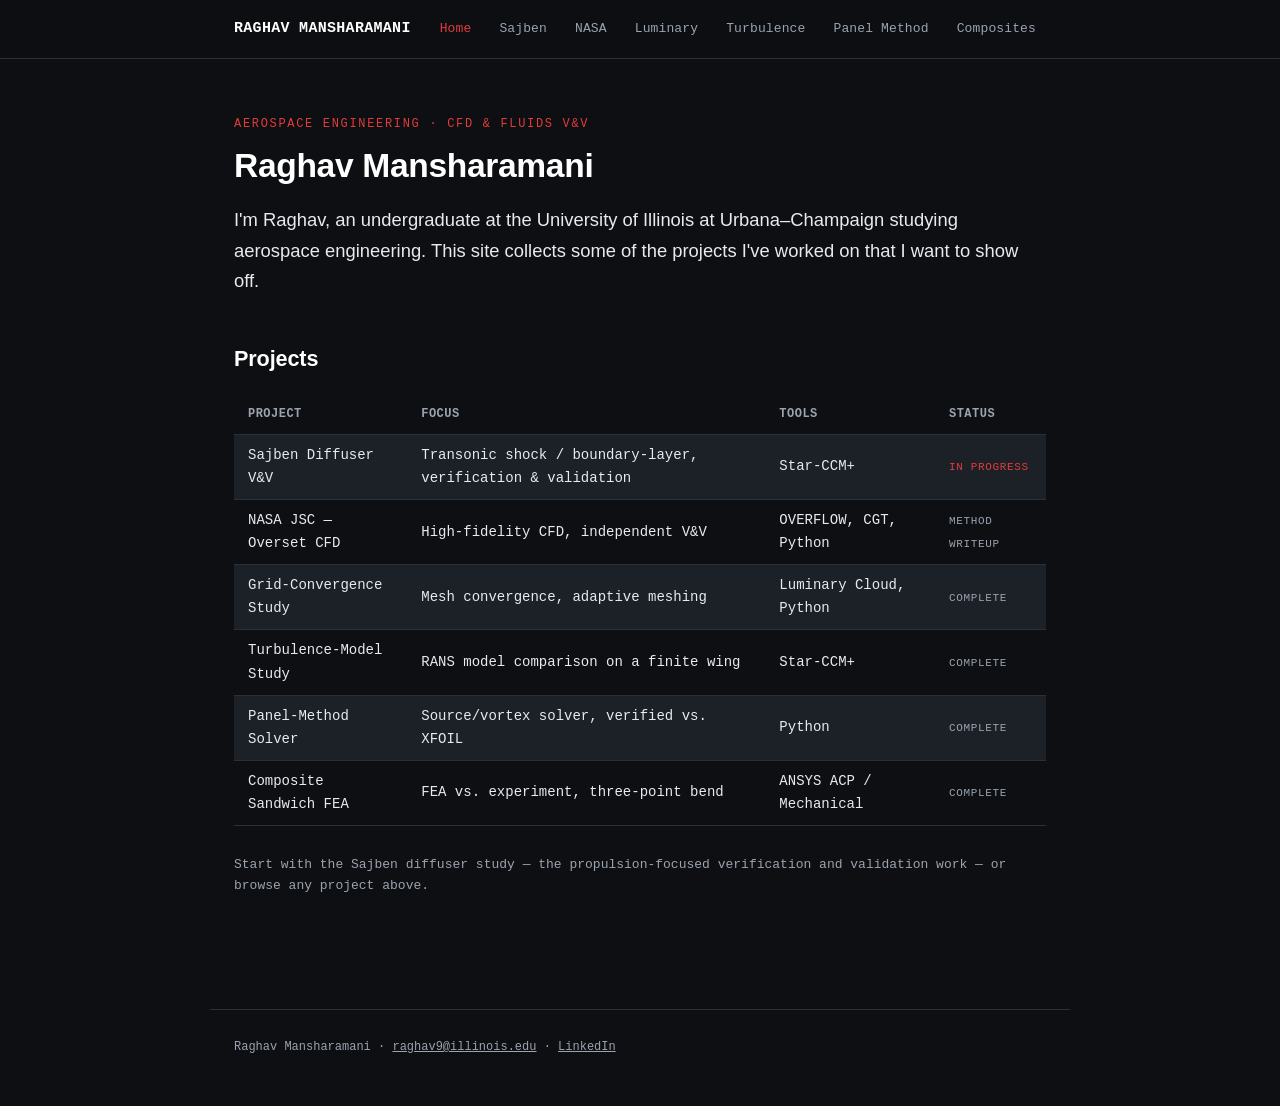
==== index.html @ b8fdcda9 "Add portfolio site: home, Luminary page, section stubs" ====
<!DOCTYPE html>
<html lang="en">
<head>
  <meta charset="UTF-8">
  <meta name="viewport" content="width=device-width, initial-scale=1.0">
  <title>Raghav Mansharamani — Portfolio</title>
  <link rel="stylesheet" href="style.css">
</head>
<body>

  <nav class="nav">
    <div class="nav-inner">
      <a class="nav-brand" href="index.html">RAGHAV MANSHARAMANI</a>
      <a class="nav-link active" href="index.html">Home</a>
      <a class="nav-link" href="sajben.html">Sajben</a>
      <a class="nav-link" href="nasa.html">NASA</a>
      <a class="nav-link" href="luminary.html">Luminary</a>
      <a class="nav-link" href="turbulence.html">Turbulence</a>
      <a class="nav-link" href="panel-method.html">Panel Method</a>
      <a class="nav-link" href="composites.html">Composites</a>
    </div>
  </nav>

  <main>
    <p class="eyebrow">Aerospace Engineering · CFD &amp; Fluids V&amp;V</p>
    <h1>Raghav Mansharamani</h1>

    <p class="lead">
      I'm Raghav, an undergraduate at the University of Illinois at Urbana&ndash;Champaign
      studying aerospace engineering. This site collects some of the projects I've worked on
      that I want to show off.
    </p>

    <h2>Projects</h2>
    <table class="overview">
      <thead>
        <tr>
          <th>Project</th>
          <th>Focus</th>
          <th>Tools</th>
          <th>Status</th>
        </tr>
      </thead>
      <tbody>
        <tr>
          <td><a href="sajben.html">Sajben Diffuser V&amp;V</a></td>
          <td>Transonic shock / boundary-layer, verification &amp; validation</td>
          <td>Star-CCM+</td>
          <td><span class="status wip">In progress</span></td>
        </tr>
        <tr>
          <td><a href="nasa.html">NASA JSC &mdash; Overset CFD</a></td>
          <td>High-fidelity CFD, independent V&amp;V</td>
          <td>OVERFLOW, CGT, Python</td>
          <td><span class="status">Method writeup</span></td>
        </tr>
        <tr>
          <td><a href="luminary.html">Grid-Convergence Study</a></td>
          <td>Mesh convergence, adaptive meshing</td>
          <td>Luminary Cloud, Python</td>
          <td><span class="status">Complete</span></td>
        </tr>
        <tr>
          <td><a href="turbulence.html">Turbulence-Model Study</a></td>
          <td>RANS model comparison on a finite wing</td>
          <td>Star-CCM+</td>
          <td><span class="status">Complete</span></td>
        </tr>
        <tr>
          <td><a href="panel-method.html">Panel-Method Solver</a></td>
          <td>Source/vortex solver, verified vs. XFOIL</td>
          <td>Python</td>
          <td><span class="status">Complete</span></td>
        </tr>
        <tr>
          <td><a href="composites.html">Composite Sandwich FEA</a></td>
          <td>FEA vs. experiment, three-point bend</td>
          <td>ANSYS ACP / Mechanical</td>
          <td><span class="status">Complete</span></td>
        </tr>
      </tbody>
    </table>

    <p class="muted" style="font-family:var(--mono);font-size:13px;margin-top:28px">
      Start with the Sajben diffuser study &mdash; the propulsion-focused verification and
      validation work &mdash; or browse any project above.
    </p>
  </main>

  <footer>
    Raghav Mansharamani &middot;
    <a href="mailto:raghav9@illinois.edu">raghav9@illinois.edu</a> &middot;
    <a href="https://linkedin.com/in/raghav-mansharamani">LinkedIn</a>
  </footer>

</body>
</html>
---- style.css ----
/* ============================================================
   Raghav Mansharamani — Portfolio
   Dark theme, red/white accents, technical register.
   One stylesheet shared across all pages.
   ============================================================ */

:root {
  --bg:        #0d0f12;   /* near-black base */
  --surface:   #15181d;   /* raised panels */
  --surface-2: #1c2027;   /* table stripes, hovers */
  --border:    #2a2f38;   /* hairline rules */
  --text:      #e8eaed;   /* primary text */
  --muted:     #9aa3af;   /* secondary text */
  --red:       #e23b3b;   /* hot accent */
  --red-dim:   #b02f2f;   /* pressed / borders */
  --white:     #ffffff;

  --mono: ui-monospace, "SF Mono", "JetBrains Mono", "Menlo", "Consolas", monospace;
  --sans: -apple-system, BlinkMacSystemFont, "Segoe UI", "Inter", Roboto, Helvetica, Arial, sans-serif;

  --maxw: 860px;
}

* { box-sizing: border-box; }

html { scroll-behavior: smooth; }

body {
  margin: 0;
  background: var(--bg);
  color: var(--text);
  font-family: var(--sans);
  font-size: 17px;
  line-height: 1.65;
  -webkit-font-smoothing: antialiased;
}

/* ---------- Nav ---------- */
.nav {
  position: sticky;
  top: 0;
  z-index: 50;
  background: rgba(13, 15, 18, 0.9);
  backdrop-filter: blur(8px);
  border-bottom: 1px solid var(--border);
}
.nav-inner {
  max-width: var(--maxw);
  margin: 0 auto;
  padding: 0 24px;
  display: flex;
  align-items: center;
  gap: 8px;
  height: 58px;
  flex-wrap: wrap;
}
.nav-brand {
  font-family: var(--mono);
  font-weight: 600;
  color: var(--white);
  text-decoration: none;
  letter-spacing: 0.02em;
  margin-right: auto;
  font-size: 15px;
}
.nav-brand:hover { color: var(--red); }
.nav a.nav-link {
  font-family: var(--mono);
  font-size: 13px;
  color: var(--muted);
  text-decoration: none;
  padding: 6px 10px;
  border-radius: 4px;
  letter-spacing: 0.01em;
}
.nav a.nav-link:hover { color: var(--text); background: var(--surface-2); }
.nav a.nav-link.active { color: var(--red); }

/* ---------- Layout ---------- */
main {
  max-width: var(--maxw);
  margin: 0 auto;
  padding: 56px 24px 96px;
}

.eyebrow {
  font-family: var(--mono);
  font-size: 12px;
  letter-spacing: 0.14em;
  text-transform: uppercase;
  color: var(--red);
  margin: 0 0 12px;
}

h1 {
  font-size: 2.1rem;
  line-height: 1.15;
  margin: 0 0 20px;
  letter-spacing: -0.01em;
  color: var(--white);
}
h2 {
  font-size: 1.35rem;
  margin: 44px 0 14px;
  color: var(--white);
  letter-spacing: -0.005em;
}
h3 {
  font-size: 1.05rem;
  margin: 28px 0 10px;
  color: var(--text);
}

p { margin: 0 0 16px; }
a { color: var(--red); }
a:hover { color: var(--white); }

.lead { font-size: 1.15rem; color: var(--text); }
.muted { color: var(--muted); }

/* ---------- Header / spec block ---------- */
.specblock {
  background: var(--surface);
  border: 1px solid var(--border);
  border-left: 3px solid var(--red);
  border-radius: 6px;
  padding: 20px 24px;
  margin: 28px 0 8px;
}
.specblock dl {
  margin: 0;
  display: grid;
  grid-template-columns: max-content 1fr;
  gap: 10px 20px;
}
.specblock dt {
  font-family: var(--mono);
  font-size: 12px;
  letter-spacing: 0.08em;
  text-transform: uppercase;
  color: var(--muted);
  padding-top: 2px;
}
.specblock dd {
  margin: 0;
  color: var(--text);
}
.specblock dd.result { color: var(--white); }
.specblock dd.result b { color: var(--red); font-weight: 600; }

/* ---------- Tables ---------- */
table {
  width: 100%;
  border-collapse: collapse;
  margin: 20px 0;
  font-family: var(--mono);
  font-size: 14px;
}
th, td {
  text-align: left;
  padding: 9px 14px;
  border-bottom: 1px solid var(--border);
}
th {
  color: var(--muted);
  font-weight: 600;
  letter-spacing: 0.04em;
  text-transform: uppercase;
  font-size: 12px;
}
tbody tr:nth-child(odd) { background: var(--surface-2); }
tr.highlight td {
  color: var(--white);
  background: rgba(226, 59, 59, 0.10);
}
tr.highlight td:first-child { border-left: 2px solid var(--red); }

/* ---------- Figures ---------- */
figure {
  margin: 26px 0;
  background: var(--surface);
  border: 1px solid var(--border);
  border-radius: 6px;
  padding: 14px;
}
figure img {
  width: 100%;
  height: auto;
  display: block;
  border-radius: 4px;
  background: var(--surface-2);
}
figcaption {
  font-family: var(--mono);
  font-size: 12.5px;
  color: var(--muted);
  margin-top: 10px;
  line-height: 1.5;
}
figcaption b { color: var(--text); font-weight: 600; }

/* placeholder for figures not yet added */
.fig-placeholder {
  border: 1px dashed var(--border);
  border-radius: 4px;
  padding: 44px 16px;
  text-align: center;
  font-family: var(--mono);
  font-size: 13px;
  color: var(--muted);
  background: var(--surface-2);
}

/* ---------- Callout for honest-assessment ---------- */
.assessment {
  border-left: 3px solid var(--border);
  padding: 4px 0 4px 20px;
  margin: 16px 0;
  color: var(--muted);
}

/* ---------- Overview table on home ---------- */
.overview a { color: var(--text); text-decoration: none; }
.overview a:hover { color: var(--red); }
.overview .status {
  font-family: var(--mono);
  font-size: 11px;
  letter-spacing: 0.06em;
  text-transform: uppercase;
  color: var(--muted);
}
.overview .status.wip { color: var(--red); }

/* ---------- Stub / coming-soon ---------- */
.stub {
  background: var(--surface);
  border: 1px dashed var(--border);
  border-radius: 6px;
  padding: 40px 28px;
  text-align: center;
  color: var(--muted);
  font-family: var(--mono);
  font-size: 14px;
  margin: 32px 0;
}

/* ---------- Footer ---------- */
footer {
  max-width: var(--maxw);
  margin: 0 auto;
  padding: 28px 24px 48px;
  border-top: 1px solid var(--border);
  font-family: var(--mono);
  font-size: 12px;
  color: var(--muted);
}
footer a { color: var(--muted); }
footer a:hover { color: var(--red); }

/* ---------- Back link ---------- */
.backlink {
  font-family: var(--mono);
  font-size: 13px;
  color: var(--muted);
  text-decoration: none;
  display: inline-block;
  margin-bottom: 24px;
}
.backlink:hover { color: var(--red); }

/* ---------- Responsive ---------- */
@media (max-width: 600px) {
  body { font-size: 16px; }
  h1 { font-size: 1.7rem; }
  .nav-inner { height: auto; padding: 10px 16px; }
  main { padding: 36px 18px 72px; }
  .specblock dl { grid-template-columns: 1fr; gap: 4px 0; }
  .specblock dt { padding-top: 12px; }
  table { font-size: 12.5px; }
  th, td { padding: 7px 8px; }
}

/* ---------- Reduced motion ---------- */
@media (prefers-reduced-motion: reduce) {
  html { scroll-behavior: auto; }
}

/* ---------- Print (for PDF export) ---------- */
@media print {
  .nav, footer .noprint { display: none; }
  body { background: #fff; color: #000; }
  .specblock, figure, table { break-inside: avoid; }
}
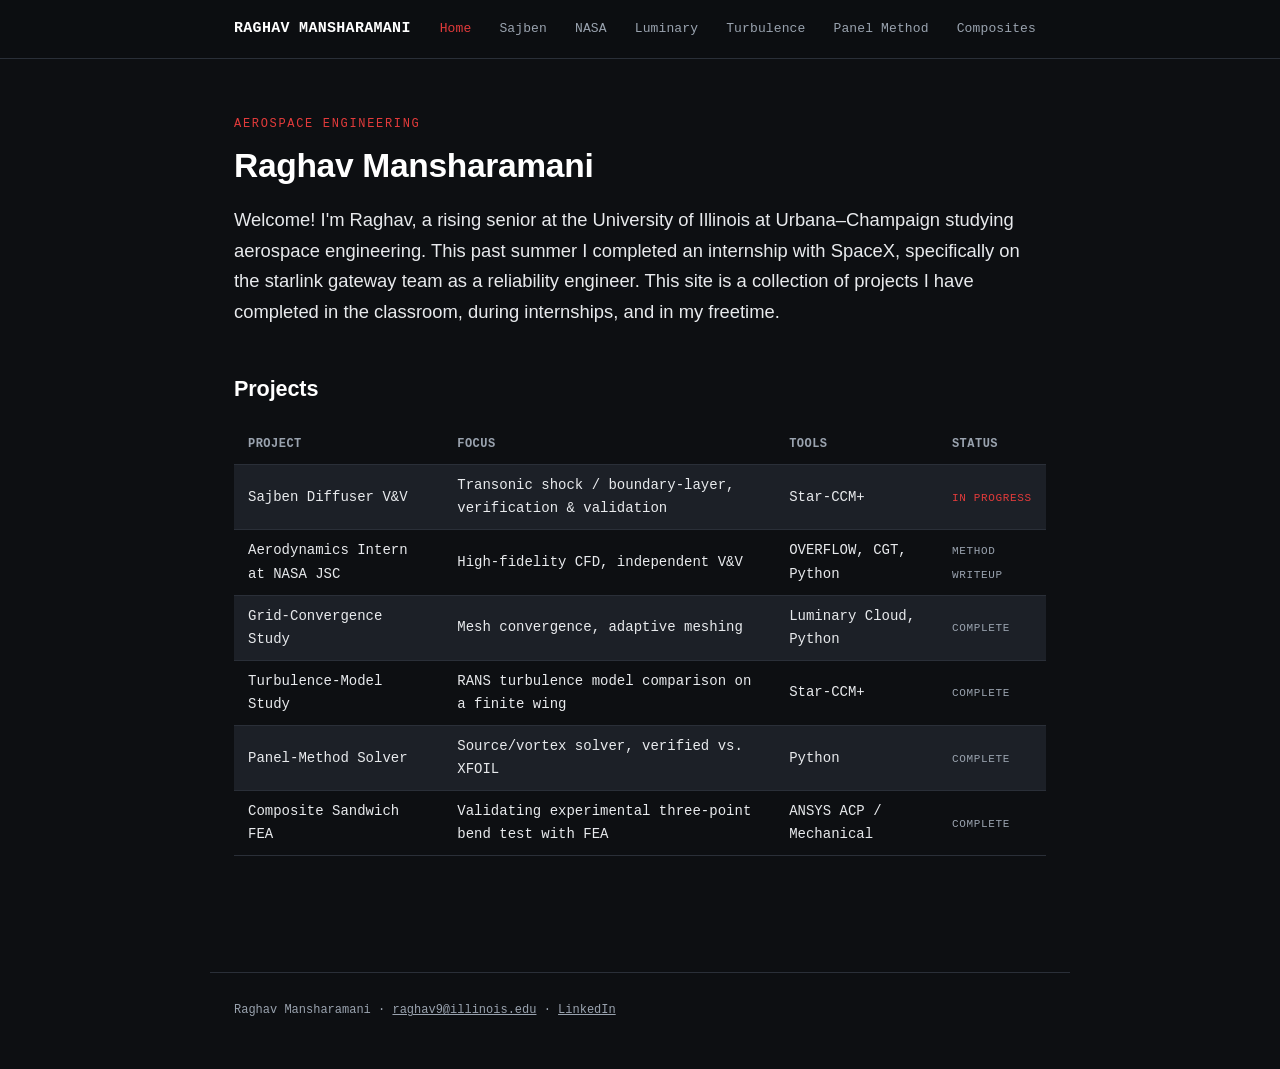
==== commit 65b67aa7: "Update index.html" ====
--- a/index.html
+++ b/index.html
@@ -22,13 +22,13 @@
   </nav>
 
   <main>
-    <p class="eyebrow">Aerospace Engineering · CFD &amp; Fluids V&amp;V</p>
+    <p class="eyebrow">Aerospace Engineering</p>
     <h1>Raghav Mansharamani</h1>
 
     <p class="lead">
-      I'm Raghav, an undergraduate at the University of Illinois at Urbana&ndash;Champaign
-      studying aerospace engineering. This site collects some of the projects I've worked on
-      that I want to show off.
+      Welcome! I'm Raghav, a rising senior at the University of Illinois at Urbana&ndash;Champaign
+      studying aerospace engineering. This past summer I completed an internship with SpaceX, specifically on the starlink gateway team as a reliability engineer.
+      This site is a collection of projects I have completed in the classroom, during internships, and in my freetime.
     </p>
 
     <h2>Projects</h2>
@@ -49,7 +49,7 @@
           <td><span class="status wip">In progress</span></td>
         </tr>
         <tr>
-          <td><a href="nasa.html">NASA JSC &mdash; Overset CFD</a></td>
+          <td><a href="nasa.html">Aerodynamics Intern at NASA JSC</a></td>
           <td>High-fidelity CFD, independent V&amp;V</td>
           <td>OVERFLOW, CGT, Python</td>
           <td><span class="status">Method writeup</span></td>
@@ -62,7 +62,7 @@
         </tr>
         <tr>
           <td><a href="turbulence.html">Turbulence-Model Study</a></td>
-          <td>RANS model comparison on a finite wing</td>
+          <td>RANS turbulence model comparison on a finite wing</td>
           <td>Star-CCM+</td>
           <td><span class="status">Complete</span></td>
         </tr>
@@ -74,17 +74,12 @@
         </tr>
         <tr>
           <td><a href="composites.html">Composite Sandwich FEA</a></td>
-          <td>FEA vs. experiment, three-point bend</td>
+          <td>Validating experimental three-point bend test with FEA</td>
           <td>ANSYS ACP / Mechanical</td>
           <td><span class="status">Complete</span></td>
         </tr>
       </tbody>
     </table>
-
-    <p class="muted" style="font-family:var(--mono);font-size:13px;margin-top:28px">
-      Start with the Sajben diffuser study &mdash; the propulsion-focused verification and
-      validation work &mdash; or browse any project above.
-    </p>
   </main>
 
   <footer>
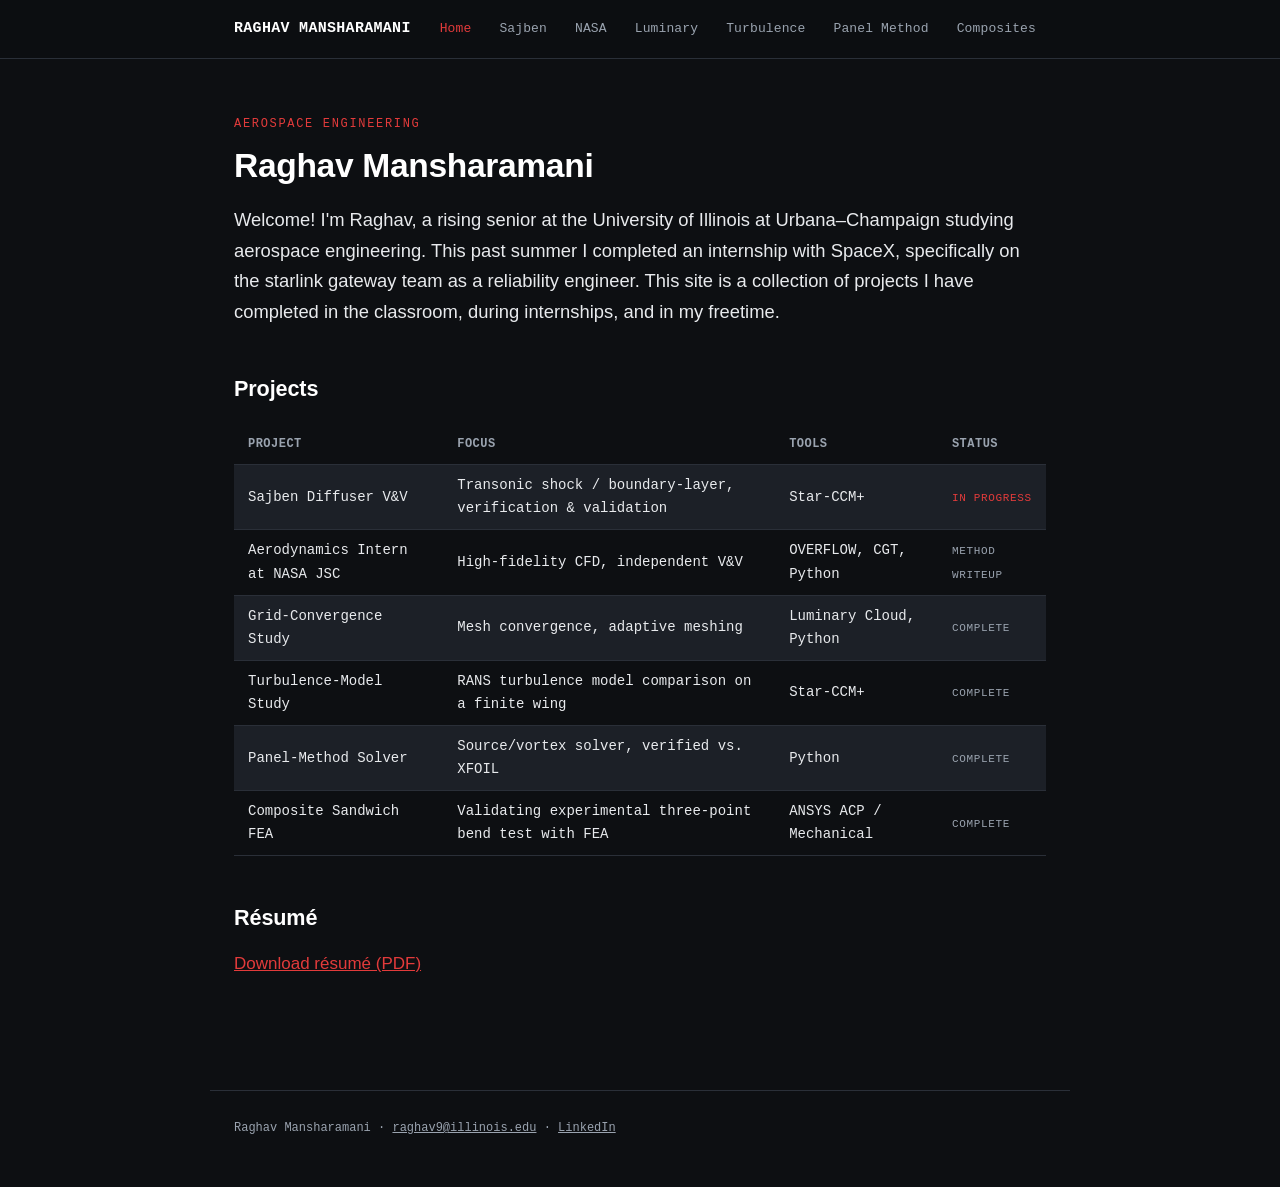
==== commit 4330d697: "Update index.html" ====
--- a/index.html
+++ b/index.html
@@ -80,6 +80,10 @@
         </tr>
       </tbody>
     </table>
+    <h2>Résumé</h2>
+    <p>
+      <a href="Raghav_Mansharamani_Resume (11).pdf">Download résumé (PDF)</a>
+    </p>
   </main>
 
   <footer>
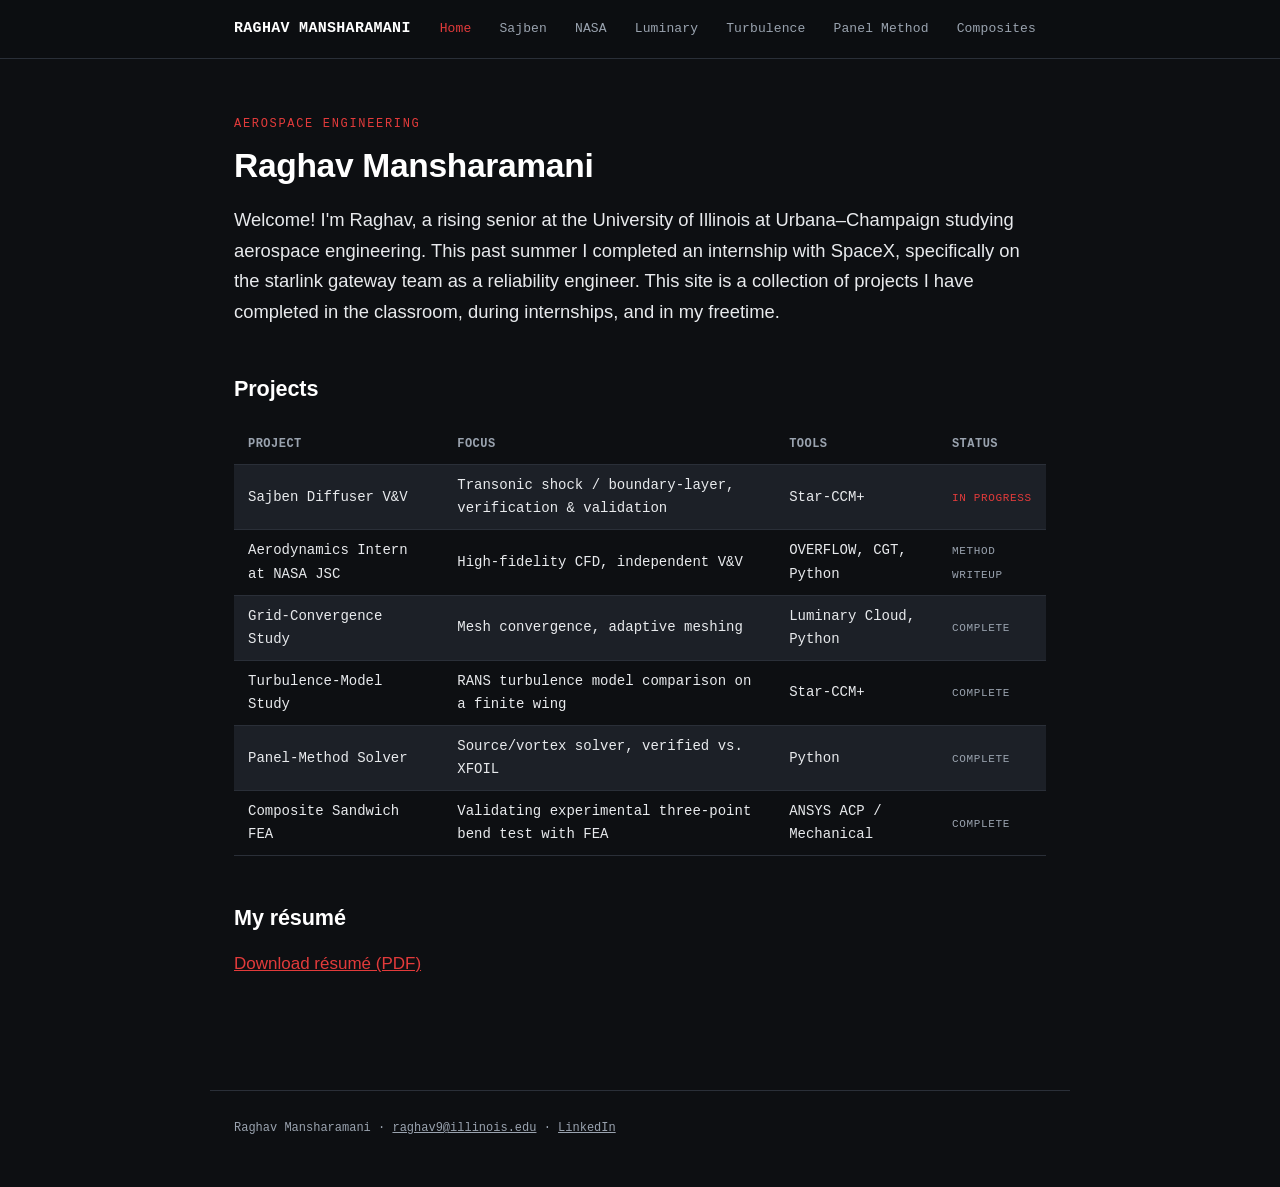
==== commit 0ec6528d: "Update index.html" ====
--- a/index.html
+++ b/index.html
@@ -80,7 +80,7 @@
         </tr>
       </tbody>
     </table>
-    <h2>Résumé</h2>
+    <h2>My résumé</h2>
     <p>
       <a href="Raghav_Mansharamani_Resume (11).pdf">Download résumé (PDF)</a>
     </p>
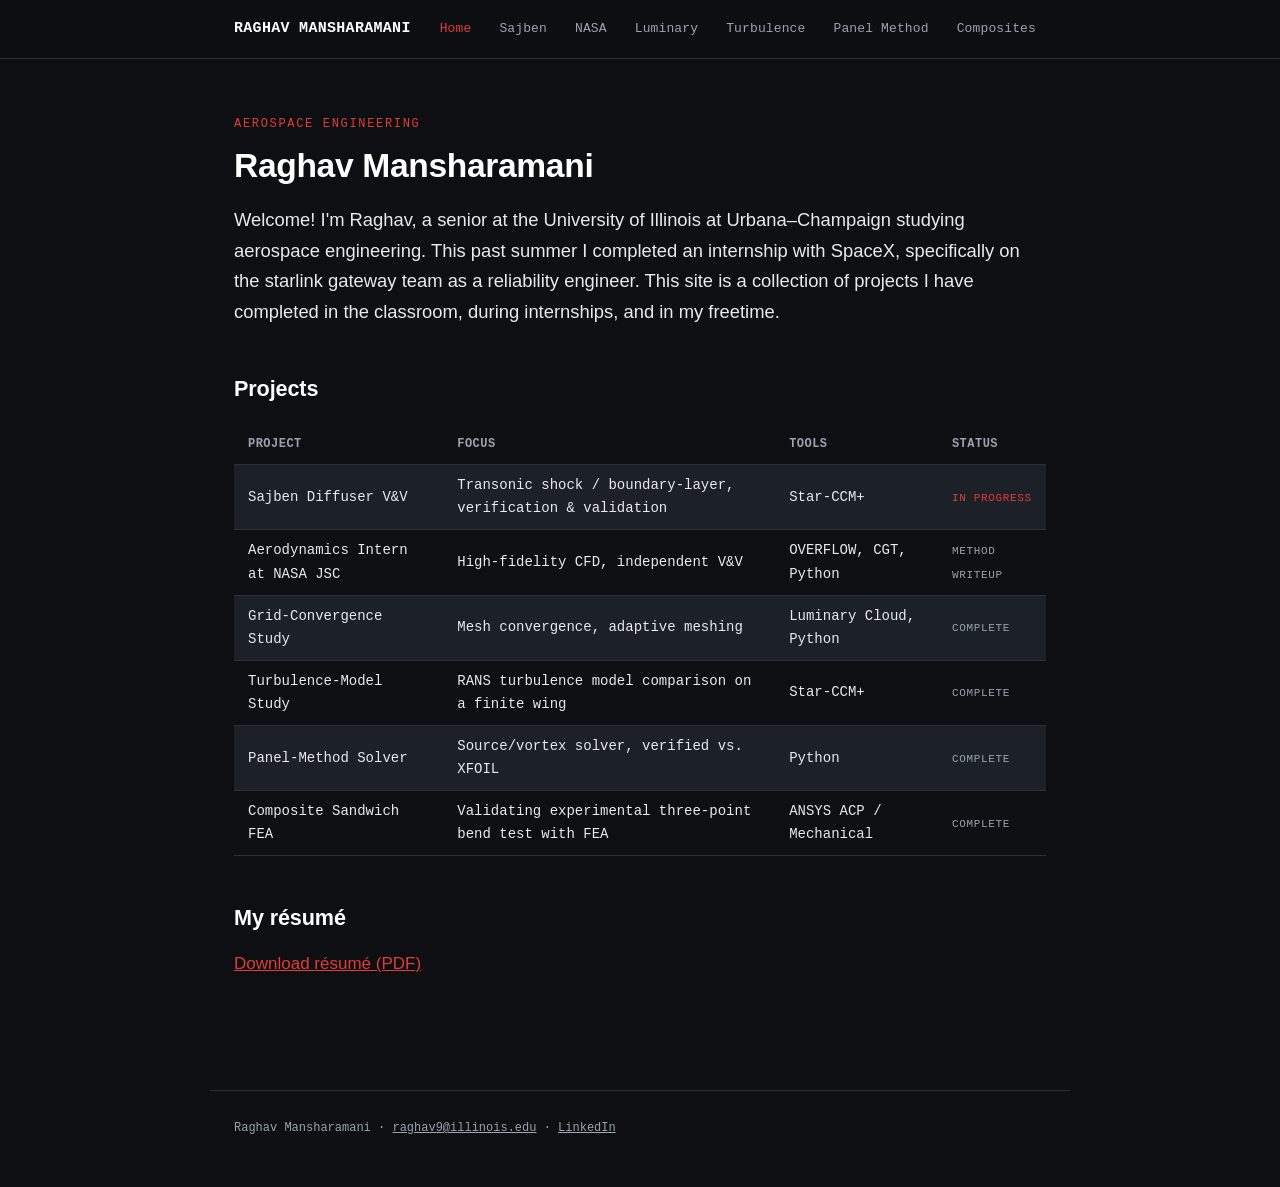
==== commit a6135d48: "Update index.html" ====
--- a/index.html
+++ b/index.html
@@ -26,7 +26,7 @@
     <h1>Raghav Mansharamani</h1>
 
     <p class="lead">
-      Welcome! I'm Raghav, a rising senior at the University of Illinois at Urbana&ndash;Champaign
+      Welcome! I'm Raghav, a senior at the University of Illinois at Urbana&ndash;Champaign
       studying aerospace engineering. This past summer I completed an internship with SpaceX, specifically on the starlink gateway team as a reliability engineer.
       This site is a collection of projects I have completed in the classroom, during internships, and in my freetime.
     </p>
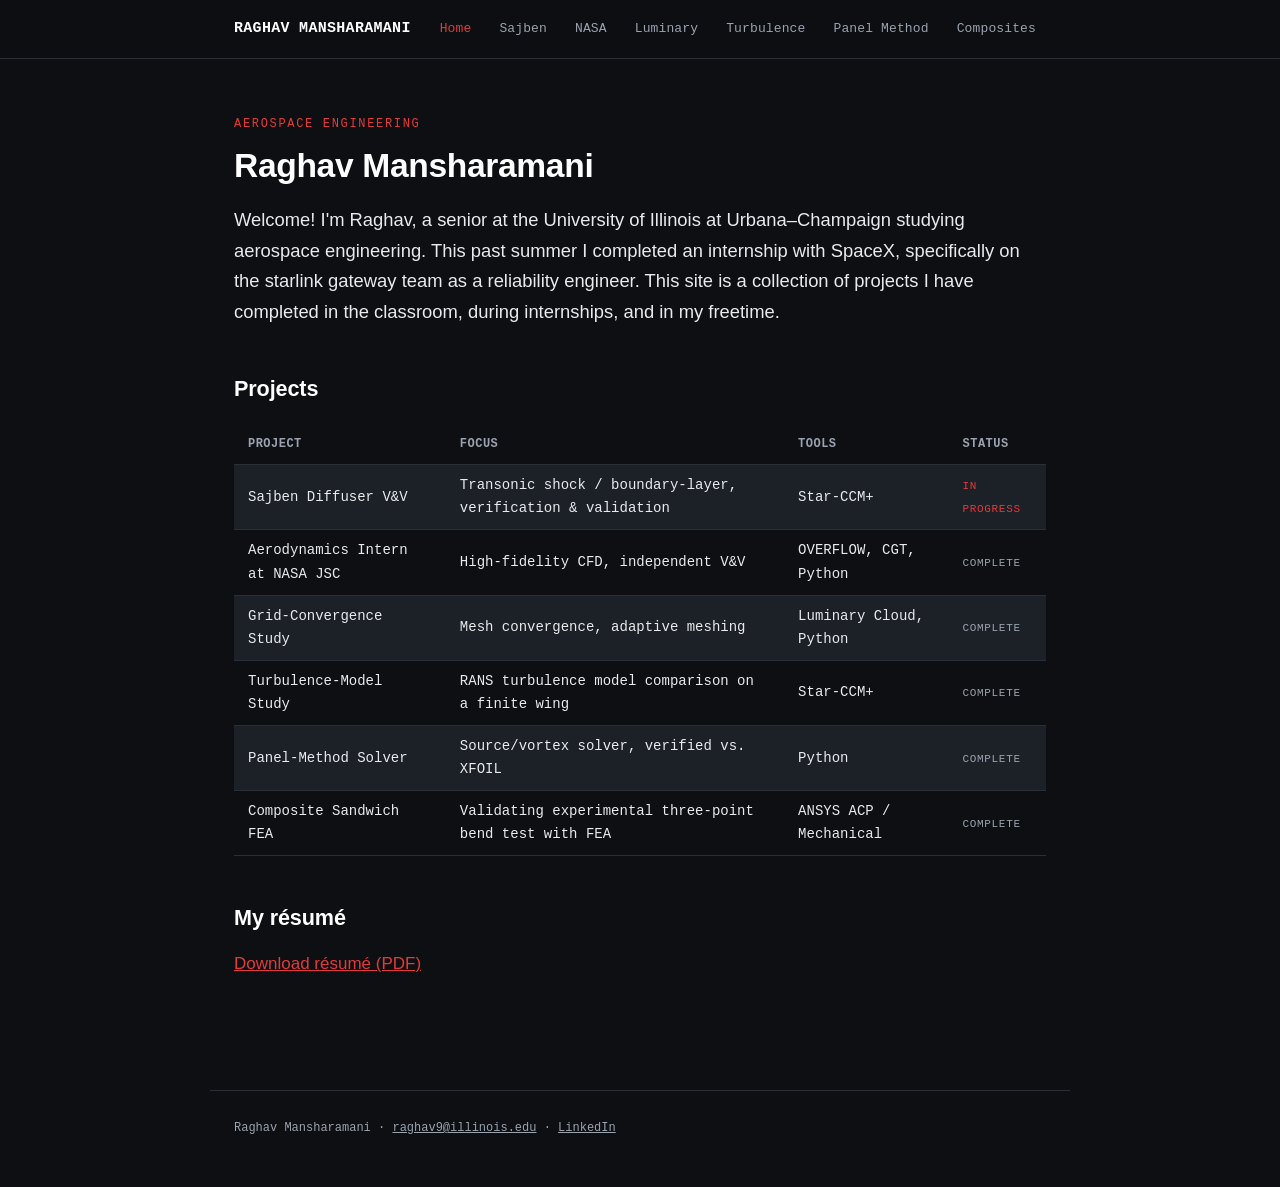
==== commit 56ebf8dd: "Update index.html" ====
--- a/index.html
+++ b/index.html
@@ -52,7 +52,7 @@
           <td><a href="nasa.html">Aerodynamics Intern at NASA JSC</a></td>
           <td>High-fidelity CFD, independent V&amp;V</td>
           <td>OVERFLOW, CGT, Python</td>
-          <td><span class="status">Method writeup</span></td>
+          <td><span class="status">Complete</span></td>
         </tr>
         <tr>
           <td><a href="luminary.html">Grid-Convergence Study</a></td>
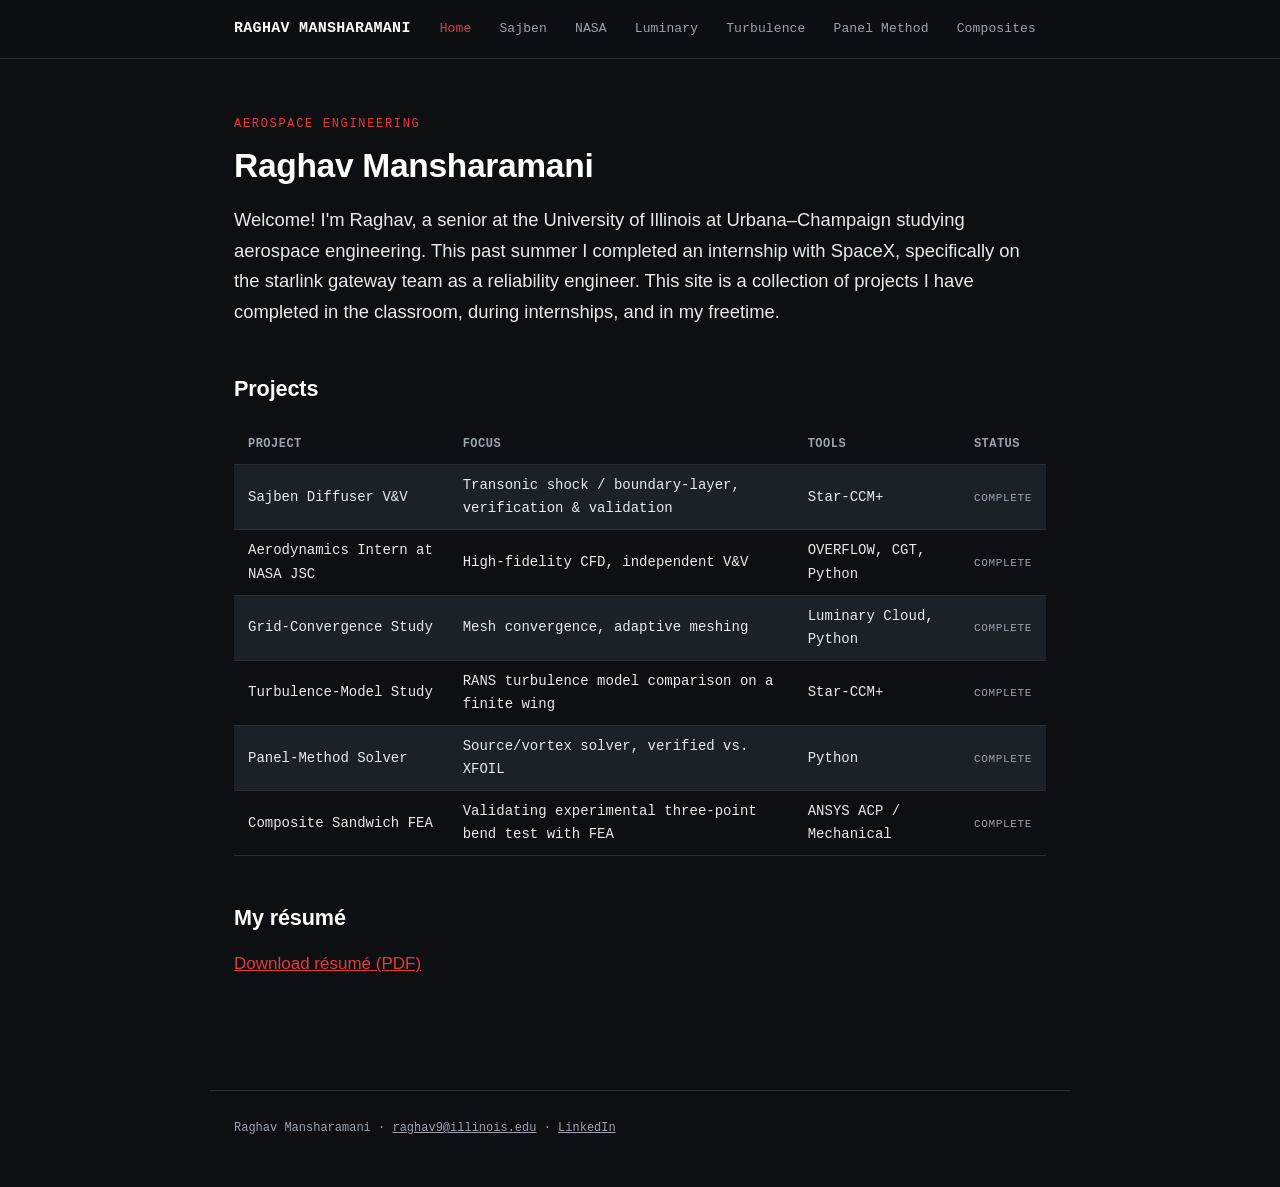
==== commit b866b09e: "Update index.html" ====
--- a/index.html
+++ b/index.html
@@ -46,7 +46,7 @@
           <td><a href="sajben.html">Sajben Diffuser V&amp;V</a></td>
           <td>Transonic shock / boundary-layer, verification &amp; validation</td>
           <td>Star-CCM+</td>
-          <td><span class="status wip">In progress</span></td>
+          <td><span class="status">Complete</span></td>
         </tr>
         <tr>
           <td><a href="nasa.html">Aerodynamics Intern at NASA JSC</a></td>
--- a/style.css
+++ b/style.css
@@ -291,3 +291,44 @@
   body { background: #fff; color: #000; }
   .specblock, figure, table { break-inside: avoid; }
 }
+/* ---------- Collapsible detail sections ---------- */
+details {
+  background: var(--surface);
+  border: 1px solid var(--border);
+  border-left: 3px solid var(--red-dim);
+  border-radius: 6px;
+  margin: 20px 0;
+  padding: 0 20px;
+}
+details[open] { padding-bottom: 4px; }
+summary {
+  cursor: pointer;
+  padding: 14px 0;
+  font-family: var(--mono);
+  font-size: 13px;
+  letter-spacing: 0.02em;
+  color: var(--text);
+  list-style: none;
+}
+summary::-webkit-details-marker { display: none; }
+summary::before {
+  content: "+";
+  color: var(--red);
+  font-weight: 600;
+  margin-right: 10px;
+}
+details[open] summary::before { content: "\2212"; }
+summary:hover { color: var(--red); }
+details > *:not(summary) { font-size: 0.96em; }
+details table { font-size: 13px; }
+details pre {
+  background: var(--bg);
+  border: 1px solid var(--border);
+  border-radius: 4px;
+  padding: 12px 14px;
+  overflow-x: auto;
+  font-family: var(--mono);
+  font-size: 12.5px;
+  color: var(--text);
+  line-height: 1.5;
+}
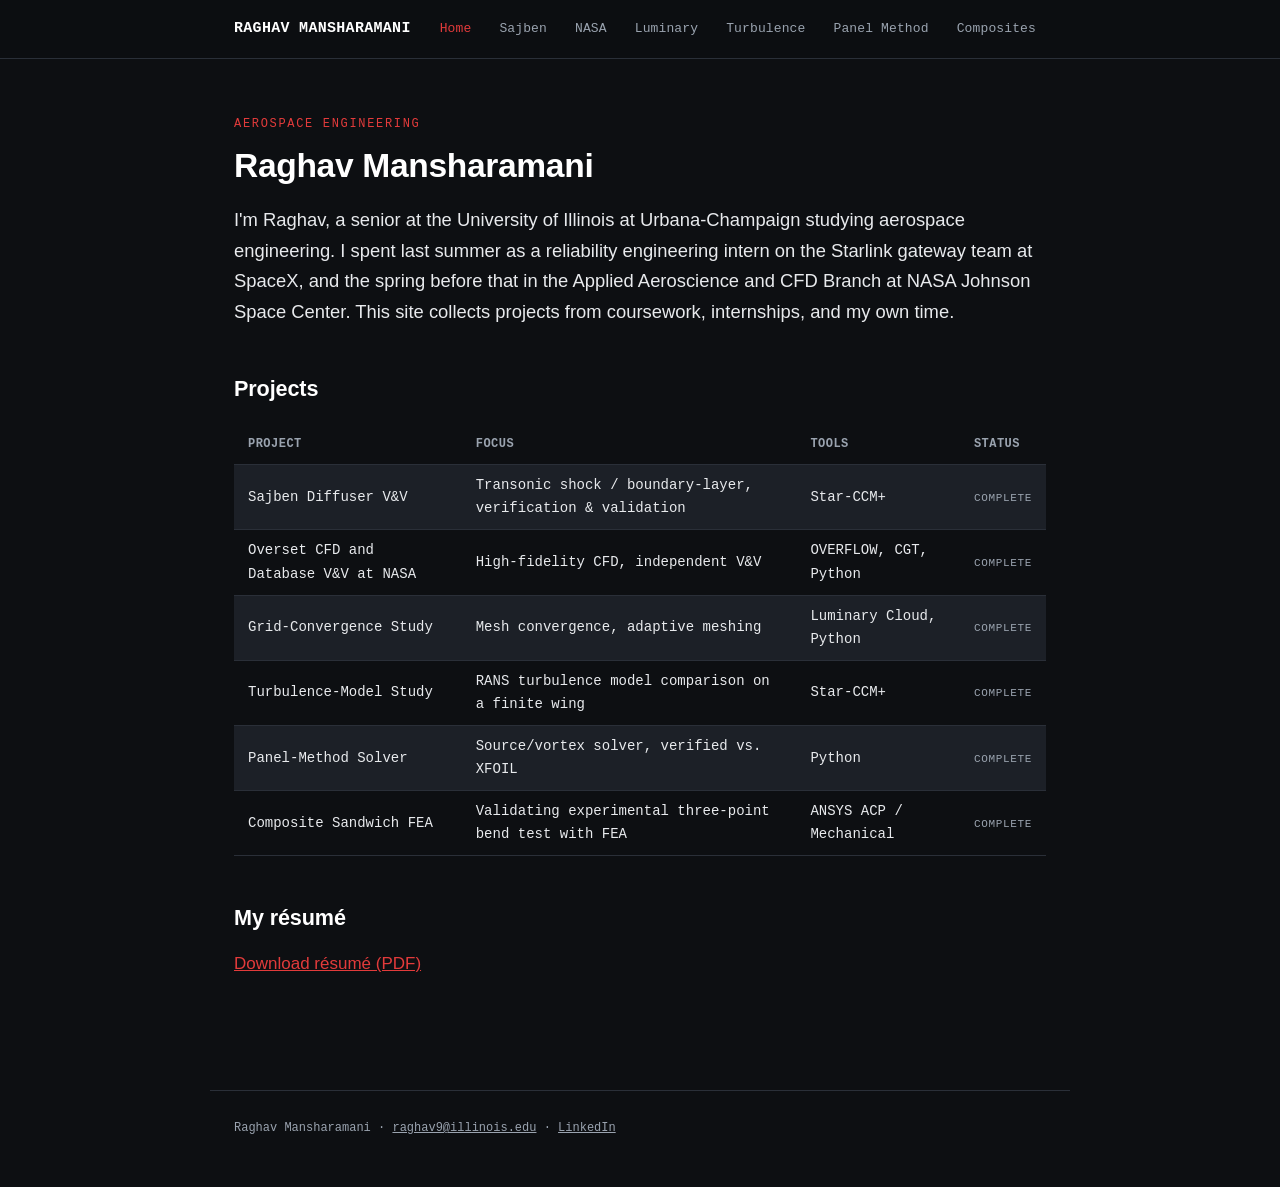
==== commit 518feb1b: "Update index.html" ====
--- a/index.html
+++ b/index.html
@@ -26,9 +26,11 @@
     <h1>Raghav Mansharamani</h1>
 
     <p class="lead">
-      Welcome! I'm Raghav, a senior at the University of Illinois at Urbana&ndash;Champaign
-      studying aerospace engineering. This past summer I completed an internship with SpaceX, specifically on the starlink gateway team as a reliability engineer.
-      This site is a collection of projects I have completed in the classroom, during internships, and in my freetime.
+      I'm Raghav, a senior at the University of Illinois at Urbana-Champaign studying aerospace
+      engineering. I spent last summer as a reliability engineering intern on the Starlink gateway
+      team at SpaceX, and the spring before that in the Applied Aeroscience and CFD Branch at NASA
+      Johnson Space Center. This site collects projects from coursework, internships, and my own
+      time.
     </p>
 
     <h2>Projects</h2>
@@ -49,7 +51,7 @@
           <td><span class="status">Complete</span></td>
         </tr>
         <tr>
-          <td><a href="nasa.html">Aerodynamics Intern at NASA JSC</a></td>
+          <td><a href="nasa.html">Overset CFD and Database V&V at NASA</a></td>
           <td>High-fidelity CFD, independent V&amp;V</td>
           <td>OVERFLOW, CGT, Python</td>
           <td><span class="status">Complete</span></td>
@@ -82,7 +84,7 @@
     </table>
     <h2>My résumé</h2>
     <p>
-      <a href="Raghav_Mansharamani_Resume (11).pdf">Download résumé (PDF)</a>
+      <a href="Raghav_Mansharamani_Resume.pdf">Download résumé (PDF)</a>
     </p>
   </main>
 
